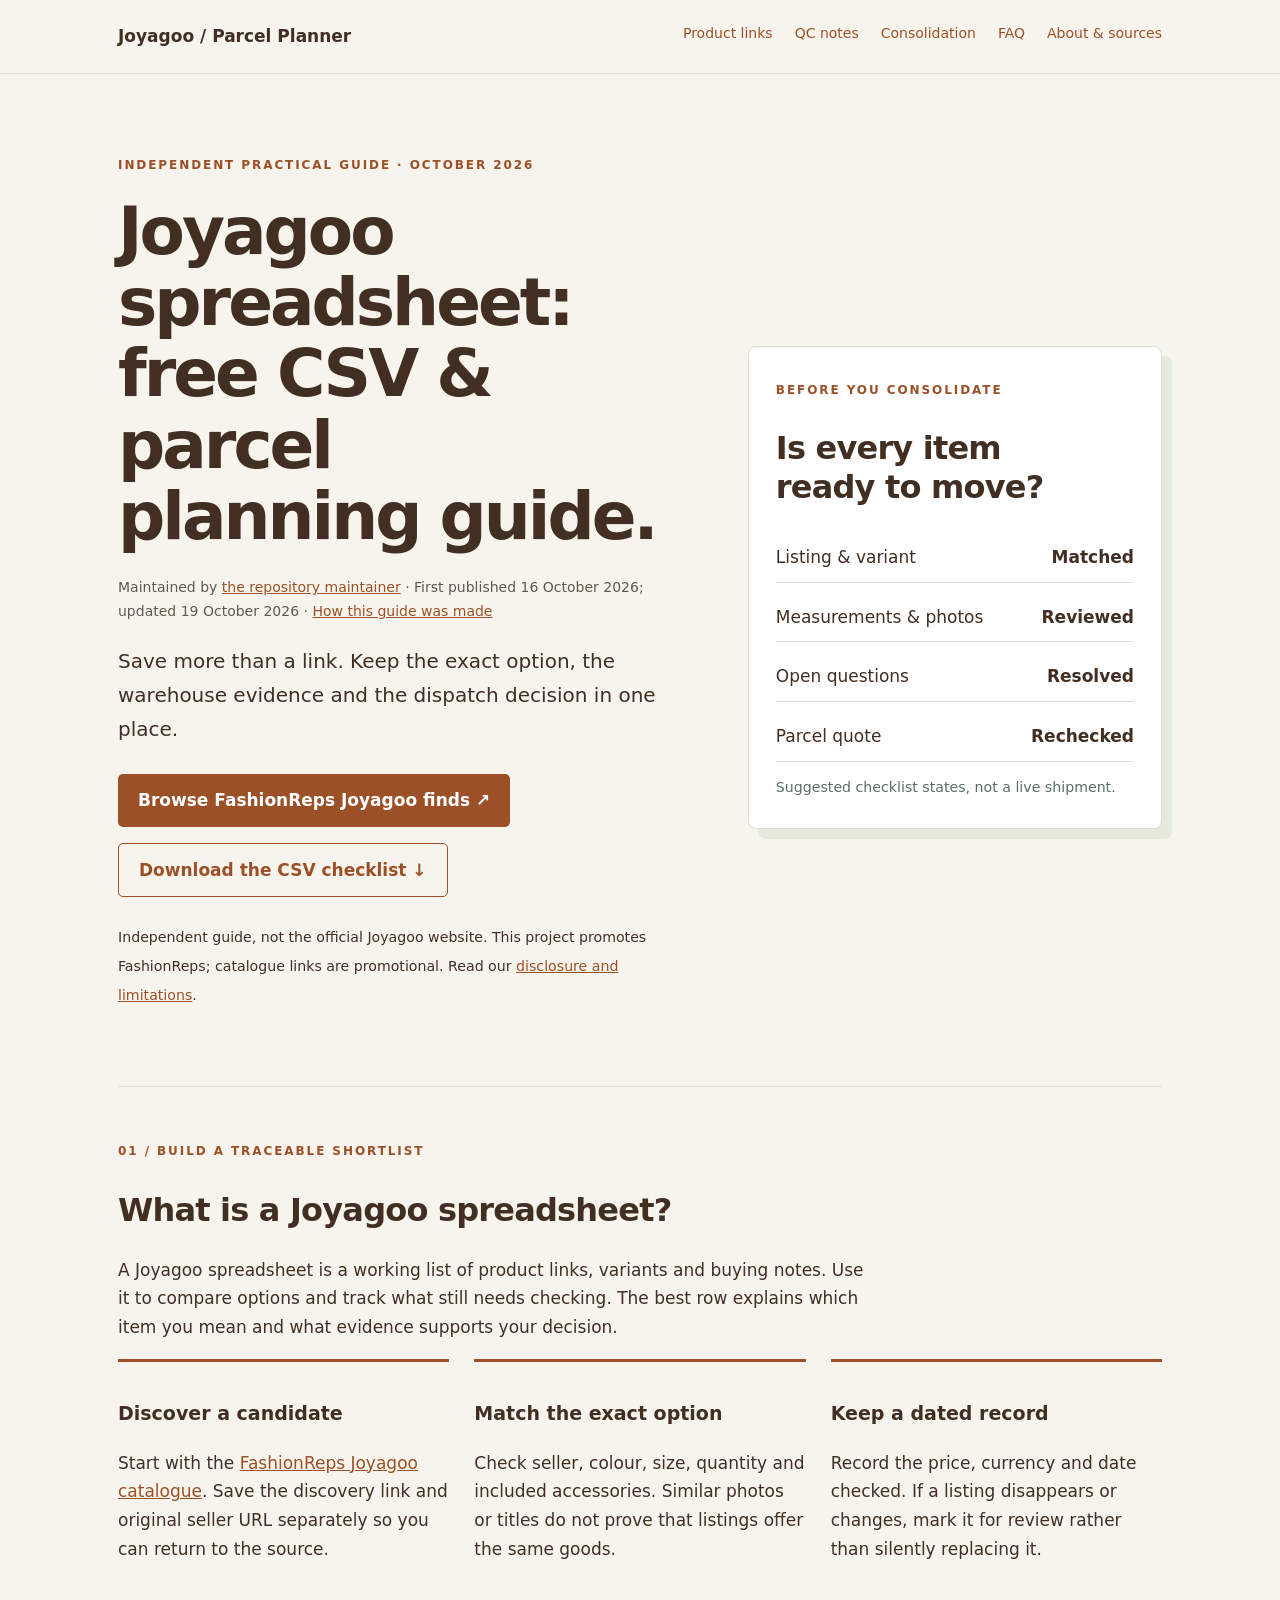
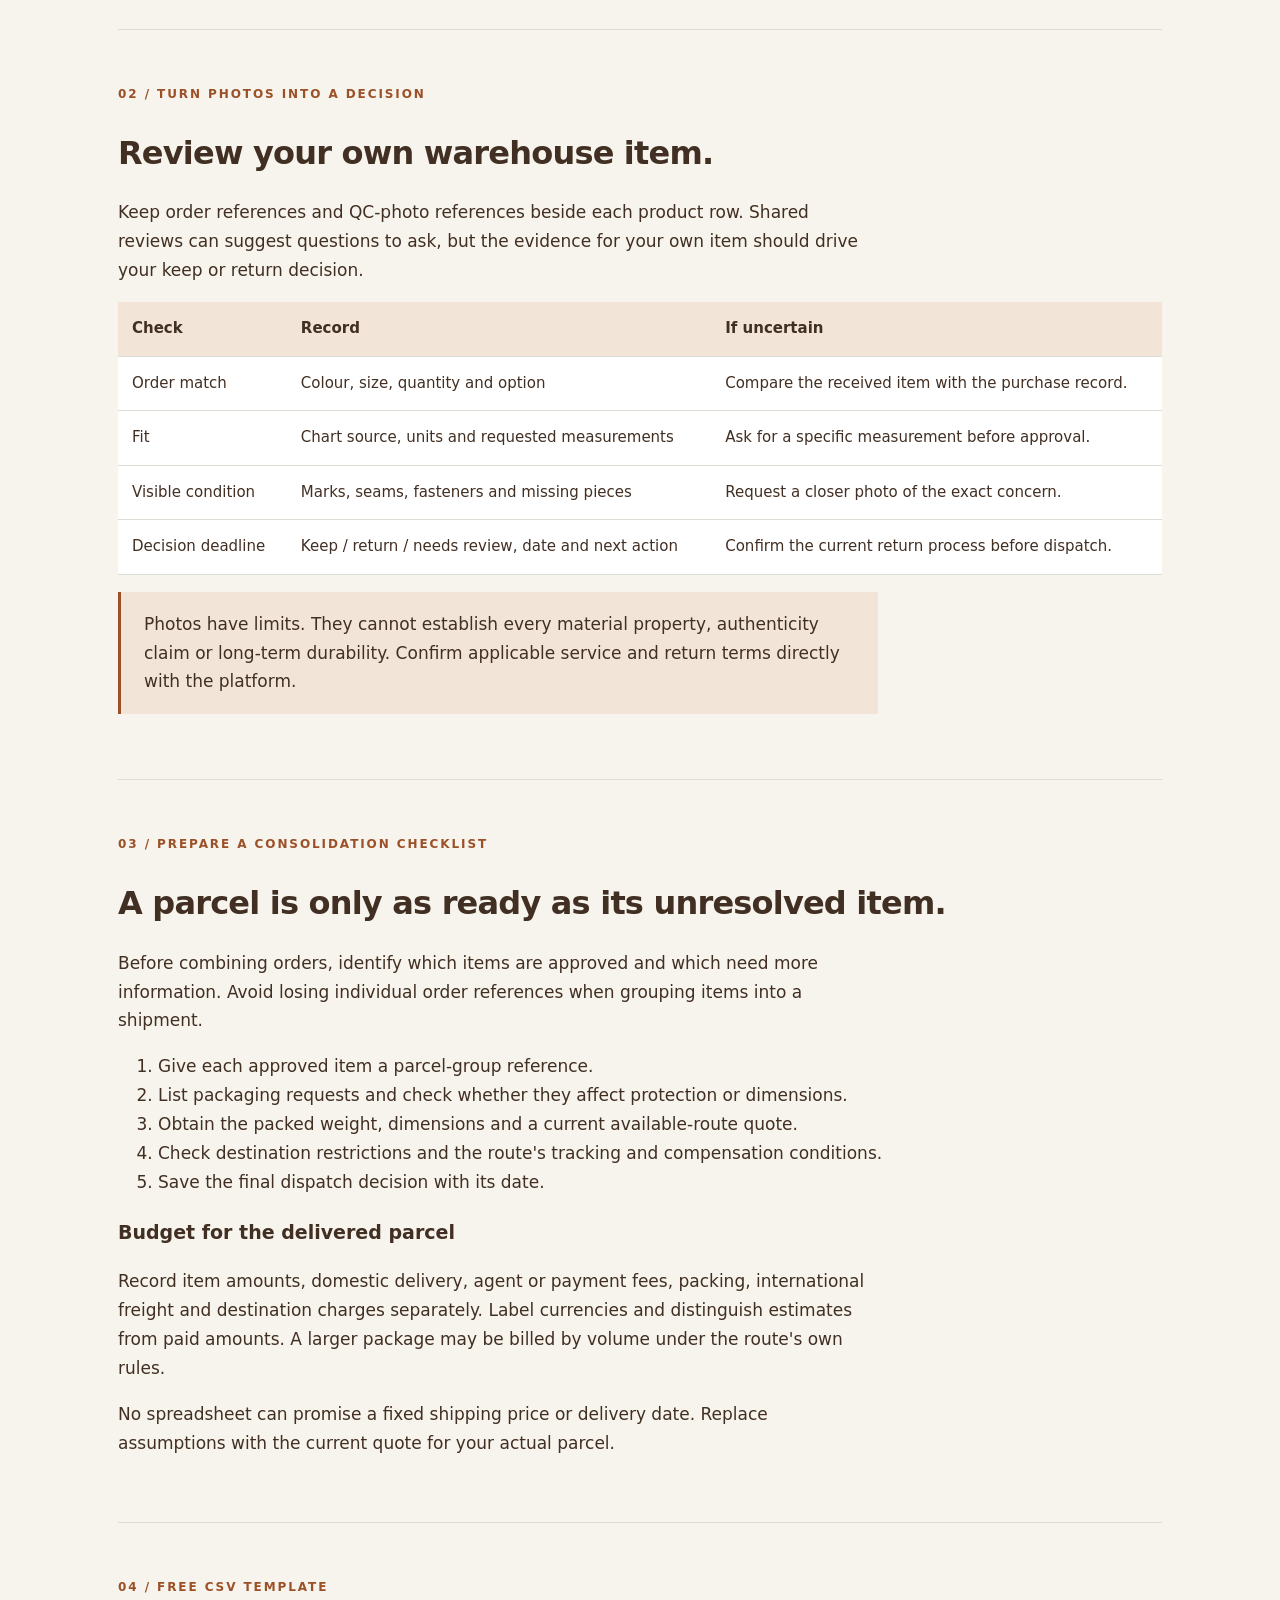
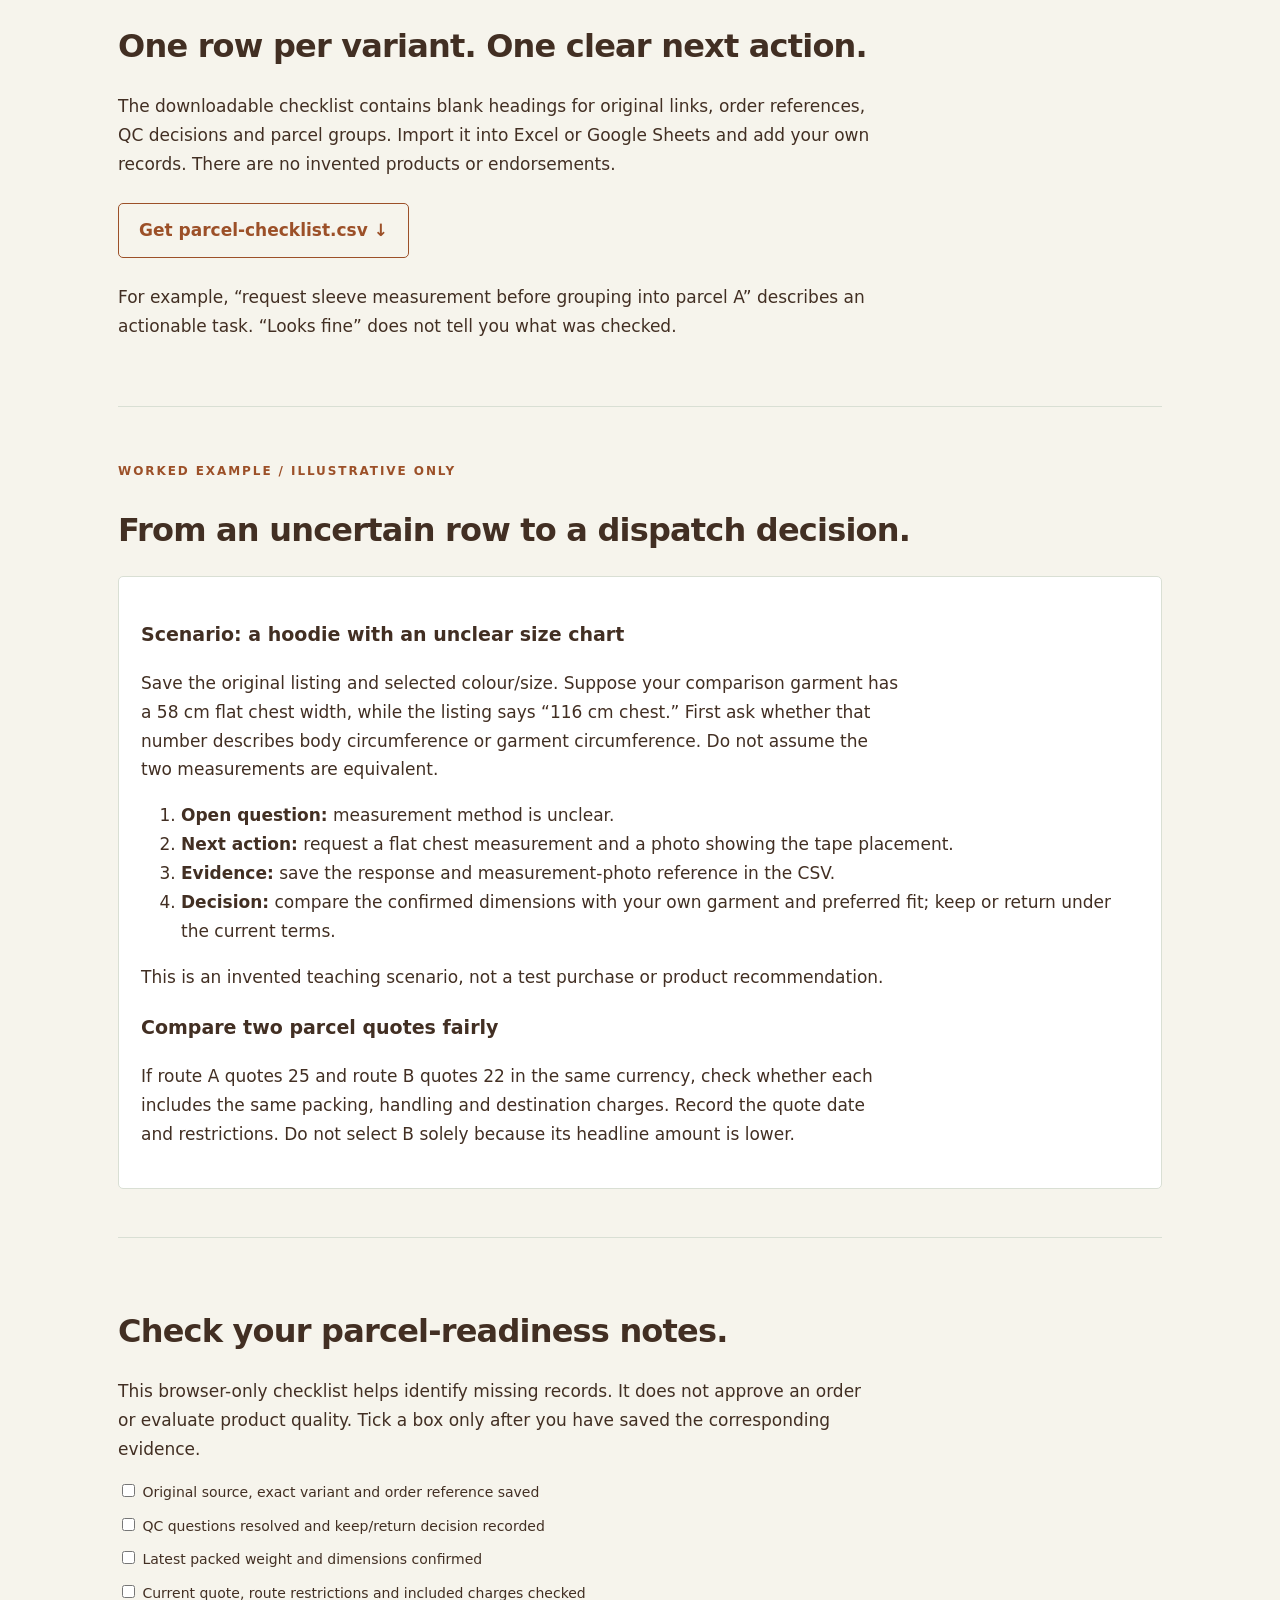
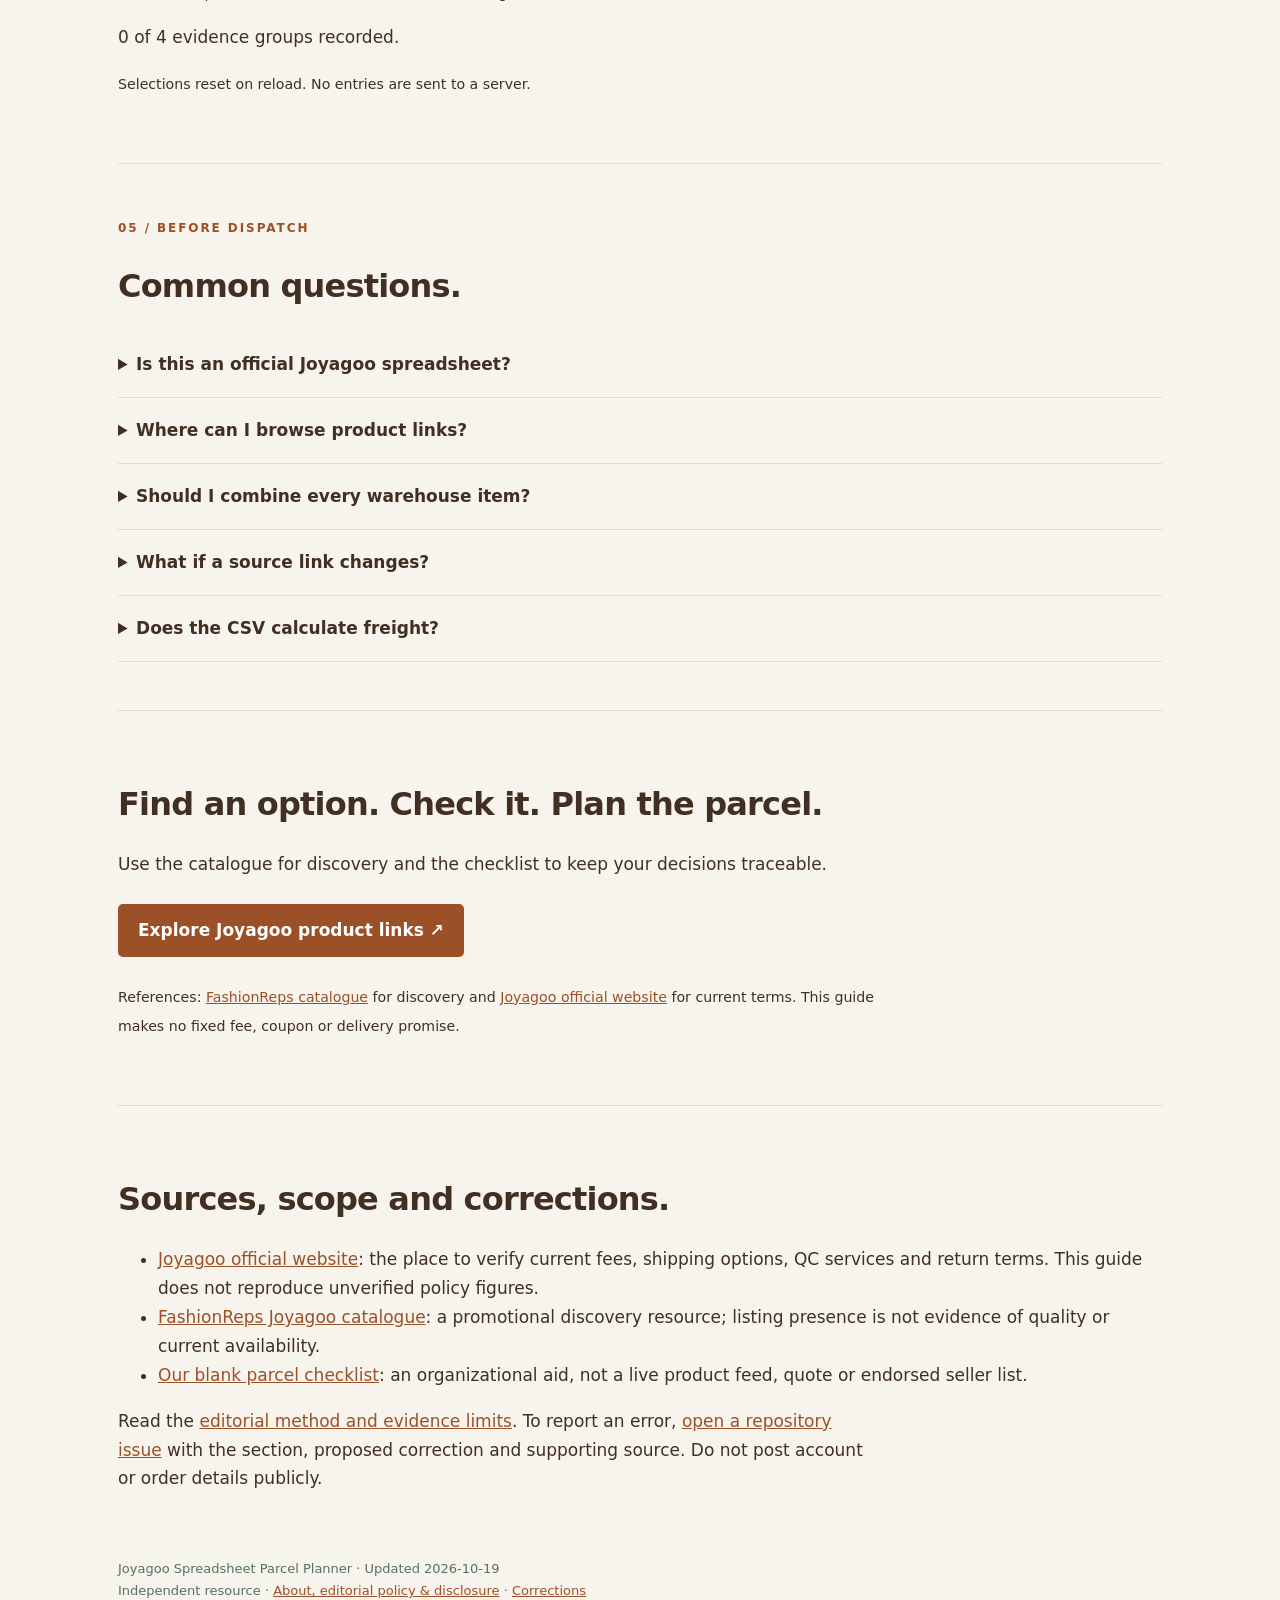
==== index.html @ f9a3ba3d "Publish Joyagoo planning guide and evidence checklist" ====
<!doctype html><html lang="en"><head><meta charset="utf-8"><meta name="viewport" content="width=device-width,initial-scale=1"><title>Joyagoo Spreadsheet: Free CSV, QC & Parcel Planning Guide</title><meta name="description" content="Download a free Joyagoo spreadsheet template. Learn how to verify product links, document QC decisions and compare parcel quotes, with transparent sources and editorial notes."><link rel="canonical" href="https://qcfinder.github.io/Joyagoo-Spreadsheet/"><meta property="og:title" content="Joyagoo Spreadsheet: Free CSV, QC & Parcel Planning Guide"><meta property="og:url" content="https://qcfinder.github.io/Joyagoo-Spreadsheet/"><meta property="og:type" content="website"><style>:root{--ink:#422f23;--green:#9c5028;--paper:#f6f4ec;--line:#d9dfd4}*{box-sizing:border-box}body{margin:0;background:var(--paper);color:var(--ink);font:17px/1.7 system-ui,sans-serif}a{color:var(--green)}.wrap{max-width:1100px;margin:auto;padding:0 28px}header{border-bottom:1px solid var(--line)}nav{display:flex;justify-content:space-between;gap:20px;padding:22px 0;flex-wrap:wrap}nav a{text-decoration:none;font-size:14px}nav div{display:flex;gap:22px;flex-wrap:wrap}.hero{padding:75px 0 60px;display:grid;grid-template-columns:1.4fr 1fr;gap:50px;align-items:center}.eyebrow{text-transform:uppercase;font-size:12px;letter-spacing:.16em;color:var(--green);font-weight:700}h1{font-size:clamp(40px,5.5vw,66px);line-height:1.08;letter-spacing:-.045em;margin:18px 0 24px}h2{font-size:32px;line-height:1.2;letter-spacing:-.025em}h3{font-size:19px}p{max-width:760px}.lead{font-size:20px}.button{display:inline-block;padding:12px 20px;background:var(--green);color:white;text-decoration:none;border-radius:5px;margin:8px 10px 8px 0;font-weight:650}.secondary{background:transparent;color:var(--green);border:1px solid var(--green)}.sheet{background:white;border:1px solid var(--line);border-radius:8px;padding:27px;box-shadow:10px 10px 0 #e4e9dc}.sheet p{margin:10px 0;border-bottom:1px solid var(--line);padding:10px 0;display:flex;justify-content:space-between;gap:18px}.sheet small{color:#577064}.section{padding:48px 0;border-top:1px solid var(--line);scroll-margin-top:20px}.grid{display:grid;grid-template-columns:repeat(3,1fr);gap:25px}.step{border-top:3px solid var(--green);padding-top:16px}.number{font:700 13px monospace;color:var(--green)}table{border-collapse:collapse;width:100%;font-size:15px;background:white}td,th{text-align:left;padding:14px;border-bottom:1px solid var(--line);vertical-align:top}th{background:#f2e5d8}.table-wrap{overflow:auto}.note{padding:18px 23px;background:#f2e5d8;border-left:3px solid var(--green)}.budget{display:grid;grid-template-columns:1fr 1fr;gap:30px}label{display:block;margin:10px 0;font-size:14px}input{width:100%;padding:12px;border:1px solid #aebfb2;border-radius:4px;font:inherit}output{font-size:40px;display:block;font-weight:700}.total{background:#422f23;color:white;padding:30px;border-radius:6px}details{border-bottom:1px solid var(--line);padding:18px 0}summary{cursor:pointer;font-weight:650}footer{padding:35px 0;font-size:13px;color:#577064}@media(max-width:760px){.hero,.grid,.budget{grid-template-columns:1fr}.hero{padding:40px 0;gap:30px}.wrap{padding:0 20px}h2{font-size:27px}.section{padding:35px 0}}  .skip{position:absolute;left:-9999px}.skip:focus{left:20px;top:10px;background:white;padding:10px;z-index:5}a:focus-visible,summary:focus-visible{outline:3px solid #3659a2;outline-offset:4px}.byline{font-size:14px;color:#63584e}.example{background:white;border:1px solid var(--line);padding:22px;border-radius:5px}</style><meta property="og:description" content="Download a free Joyagoo spreadsheet template. Learn how to verify product links, document QC decisions and compare parcel quotes, with transparent sources and editorial notes."><meta property="og:locale" content="en_US"><meta name="twitter:card" content="summary"><script type="application/ld+json">{"@context":"https://schema.org","@type":"WebPage","@id":"https://qcfinder.github.io/Joyagoo-Spreadsheet/#page","url":"https://qcfinder.github.io/Joyagoo-Spreadsheet/","name":"Joyagoo Spreadsheet: Free CSV, QC & Parcel Planning Guide","description":"Download a free Joyagoo spreadsheet template. Learn how to verify product links, document QC decisions and compare parcel quotes, with transparent sources and editorial notes.","inLanguage":"en","datePublished":"2026-10-16","dateModified":"2026-10-19","about":{"@type":"Thing","name":"Joyagoo spreadsheet product research and parcel planning"},"isPartOf":{"@type":"WebSite","name":"Joyagoo Spreadsheet Parcel Planner","url":"https://qcfinder.github.io/Joyagoo-Spreadsheet/"},"relatedLink":"https://qcfinder.github.io/Joyagoo-Spreadsheet/about.html"}</script></head><body><a class="skip" href="#main">Skip to main content</a><header><div class="wrap"><nav><strong>Joyagoo / Parcel Planner</strong><div><a href="#links">Product links</a><a href="#qc">QC notes</a><a href="#parcel">Consolidation</a><a href="#faq">FAQ</a><a href="about.html">About & sources</a></div></nav></div></header><main class="wrap" id="main"><section class="hero"><div><span class="eyebrow">Independent practical guide · October 2026</span><h1>Joyagoo spreadsheet:<br>free CSV & parcel<br>planning guide.</h1><p class="byline">Maintained by <a href="https://github.com/qcfinder/Joyagoo-Spreadsheet">the repository maintainer</a> · First published <time datetime="2026-10-16">16 October 2026</time>; updated <time datetime="2026-10-19">19 October 2026</time> · <a href="about.html#method">How this guide was made</a></p><p class="lead">Save more than a link. Keep the exact option, the warehouse evidence and the dispatch decision in one place.</p><a class="button" href="https://fashion-reps.net/joyagoo-spreadsheet" rel="sponsored">Browse FashionReps Joyagoo finds ↗</a><a class="button secondary" href="parcel-checklist.csv" download>Download the CSV checklist ↓</a><p><small>Independent guide, not the official Joyagoo website. This project promotes FashionReps; catalogue links are promotional. Read our <a href="about.html#disclosure">disclosure and limitations</a>.</small></p></div><aside class="sheet"><span class="eyebrow">Before you consolidate</span><h2>Is every item<br>ready to move?</h2><p><span>Listing & variant</span><strong>Matched</strong></p><p><span>Measurements & photos</span><strong>Reviewed</strong></p><p><span>Open questions</span><strong>Resolved</strong></p><p><span>Parcel quote</span><strong>Rechecked</strong></p><small>Suggested checklist states, not a live shipment.</small></aside></section><section class="section" id="links"><span class="eyebrow">01 / Build a traceable shortlist</span><h2>What is a Joyagoo spreadsheet?</h2><p>A Joyagoo spreadsheet is a working list of product links, variants and buying notes. Use it to compare options and track what still needs checking. The best row explains which item you mean and what evidence supports your decision.</p><div class="grid"><article class="step"><h3>Discover a candidate</h3><p>Start with the <a href="https://fashion-reps.net/joyagoo-spreadsheet" rel="sponsored">FashionReps Joyagoo catalogue</a>. Save the discovery link and original seller URL separately so you can return to the source.</p></article><article class="step"><h3>Match the exact option</h3><p>Check seller, colour, size, quantity and included accessories. Similar photos or titles do not prove that listings offer the same goods.</p></article><article class="step"><h3>Keep a dated record</h3><p>Record the price, currency and date checked. If a listing disappears or changes, mark it for review rather than silently replacing it.</p></article></div></section><section class="section" id="qc"><span class="eyebrow">02 / Turn photos into a decision</span><h2>Review your own warehouse item.</h2><p>Keep order references and QC-photo references beside each product row. Shared reviews can suggest questions to ask, but the evidence for your own item should drive your keep or return decision.</p><div class="table-wrap"><table><thead><tr><th>Check</th><th>Record</th><th>If uncertain</th></tr></thead><tbody><tr><td>Order match</td><td>Colour, size, quantity and option</td><td>Compare the received item with the purchase record.</td></tr><tr><td>Fit</td><td>Chart source, units and requested measurements</td><td>Ask for a specific measurement before approval.</td></tr><tr><td>Visible condition</td><td>Marks, seams, fasteners and missing pieces</td><td>Request a closer photo of the exact concern.</td></tr><tr><td>Decision deadline</td><td>Keep / return / needs review, date and next action</td><td>Confirm the current return process before dispatch.</td></tr></tbody></table></div><p class="note">Photos have limits. They cannot establish every material property, authenticity claim or long-term durability. Confirm applicable service and return terms directly with the platform.</p></section><section class="section" id="parcel"><span class="eyebrow">03 / Prepare a consolidation checklist</span><h2>A parcel is only as ready as its unresolved item.</h2><p>Before combining orders, identify which items are approved and which need more information. Avoid losing individual order references when grouping items into a shipment.</p><ol><li>Give each approved item a parcel-group reference.</li><li>List packaging requests and check whether they affect protection or dimensions.</li><li>Obtain the packed weight, dimensions and a current available-route quote.</li><li>Check destination restrictions and the route's tracking and compensation conditions.</li><li>Save the final dispatch decision with its date.</li></ol><h3>Budget for the delivered parcel</h3><p>Record item amounts, domestic delivery, agent or payment fees, packing, international freight and destination charges separately. Label currencies and distinguish estimates from paid amounts. A larger package may be billed by volume under the route's own rules.</p><p>No spreadsheet can promise a fixed shipping price or delivery date. Replace assumptions with the current quote for your actual parcel.</p></section><section class="section"><span class="eyebrow">04 / Free CSV template</span><h2>One row per variant. One clear next action.</h2><p>The downloadable checklist contains blank headings for original links, order references, QC decisions and parcel groups. Import it into Excel or Google Sheets and add your own records. There are no invented products or endorsements.</p><a class="button secondary" href="parcel-checklist.csv" download>Get parcel-checklist.csv ↓</a><p>For example, “request sleeve measurement before grouping into parcel A” describes an actionable task. “Looks fine” does not tell you what was checked.</p></section><section class="section" id="worked-example"><span class="eyebrow">Worked example / Illustrative only</span><h2>From an uncertain row to a dispatch decision.</h2><div class="example"><h3>Scenario: a hoodie with an unclear size chart</h3><p>Save the original listing and selected colour/size. Suppose your comparison garment has a 58 cm flat chest width, while the listing says “116 cm chest.” First ask whether that number describes body circumference or garment circumference. Do not assume the two measurements are equivalent.</p><ol><li><strong>Open question:</strong> measurement method is unclear.</li><li><strong>Next action:</strong> request a flat chest measurement and a photo showing the tape placement.</li><li><strong>Evidence:</strong> save the response and measurement-photo reference in the CSV.</li><li><strong>Decision:</strong> compare the confirmed dimensions with your own garment and preferred fit; keep or return under the current terms.</li></ol><p>This is an invented teaching scenario, not a test purchase or product recommendation.</p><h3>Compare two parcel quotes fairly</h3><p>If route A quotes 25 and route B quotes 22 in the same currency, check whether each includes the same packing, handling and destination charges. Record the quote date and restrictions. Do not select B solely because its headline amount is lower.</p></div></section><section class="section" id="readiness"><h2>Check your parcel-readiness notes.</h2><p>This browser-only checklist helps identify missing records. It does not approve an order or evaluate product quality. Tick a box only after you have saved the corresponding evidence.</p><form id="ready-form"><label><input type="checkbox" style="width:auto" name="source"> Original source, exact variant and order reference saved</label><label><input type="checkbox" style="width:auto" name="qc"> QC questions resolved and keep/return decision recorded</label><label><input type="checkbox" style="width:auto" name="packing"> Latest packed weight and dimensions confirmed</label><label><input type="checkbox" style="width:auto" name="route"> Current quote, route restrictions and included charges checked</label></form><p id="ready-status" aria-live="polite">0 of 4 evidence groups recorded.</p><p><small>Selections reset on reload. No entries are sent to a server.</small></p></section><script>const rf=document.getElementById('ready-form');rf.addEventListener('change',()=>{const n=rf.querySelectorAll('input:checked').length;document.getElementById('ready-status').textContent=n+' of 4 evidence groups recorded.'+(n===4?' Review the saved evidence before making your own dispatch decision.':' Resolve the missing records before deciding.');});</script><section class="section" id="faq"><span class="eyebrow">05 / Before dispatch</span><h2>Common questions.</h2><details><summary>Is this an official Joyagoo spreadsheet?</summary><p>No. This is an independent planning guide. Refer to <a href="https://joyagoo.com/">Joyagoo</a> for current platform terms and account support.</p></details><details><summary>Where can I browse product links?</summary><p>Explore the <a href="https://fashion-reps.net/joyagoo-spreadsheet" rel="sponsored">FashionReps Joyagoo product catalogue</a>, then verify the original listing, exact option and availability before ordering.</p></details><details><summary>Should I combine every warehouse item?</summary><p>Resolve outstanding QC questions first. Compare available shipping quotes and restrictions for the intended parcel rather than assuming one large parcel is always cheaper.</p></details><details><summary>What if a source link changes?</summary><p>Retain the original reference and mark the row for review. Recheck seller, variant and price before treating another listing as a replacement.</p></details><details><summary>Does the CSV calculate freight?</summary><p>No. It records your current route quote and parcel details. Confirm charges and billable-weight rules with the service.</p></details></section><section class="section"><h2>Find an option. Check it. Plan the parcel.</h2><p>Use the catalogue for discovery and the checklist to keep your decisions traceable.</p><a class="button" href="https://fashion-reps.net/joyagoo-spreadsheet" rel="sponsored">Explore Joyagoo product links ↗</a><p><small>References: <a href="https://fashion-reps.net/joyagoo-spreadsheet" rel="sponsored">FashionReps catalogue</a> for discovery and <a href="https://joyagoo.com/">Joyagoo official website</a> for current terms. This guide makes no fixed fee, coupon or delivery promise.</small></p></section><section class="section" id="sources"><h2>Sources, scope and corrections.</h2><ul><li><a href="https://joyagoo.com/">Joyagoo official website</a>: the place to verify current fees, shipping options, QC services and return terms. This guide does not reproduce unverified policy figures.</li><li><a href="https://fashion-reps.net/joyagoo-spreadsheet" rel="sponsored">FashionReps Joyagoo catalogue</a>: a promotional discovery resource; listing presence is not evidence of quality or current availability.</li><li><a href="parcel-checklist.csv" download>Our blank parcel checklist</a>: an organizational aid, not a live product feed, quote or endorsed seller list.</li></ul><p>Read the <a href="about.html#method">editorial method and evidence limits</a>. To report an error, <a href="https://github.com/qcfinder/Joyagoo-Spreadsheet/issues/new">open a repository issue</a> with the section, proposed correction and supporting source. Do not post account or order details publicly.</p></section></main><footer class="wrap">Joyagoo Spreadsheet Parcel Planner · Updated 2026-10-19<br>Independent resource · <a href="about.html">About, editorial policy & disclosure</a> · <a href="https://github.com/qcfinder/Joyagoo-Spreadsheet/issues">Corrections</a></footer></body></html>
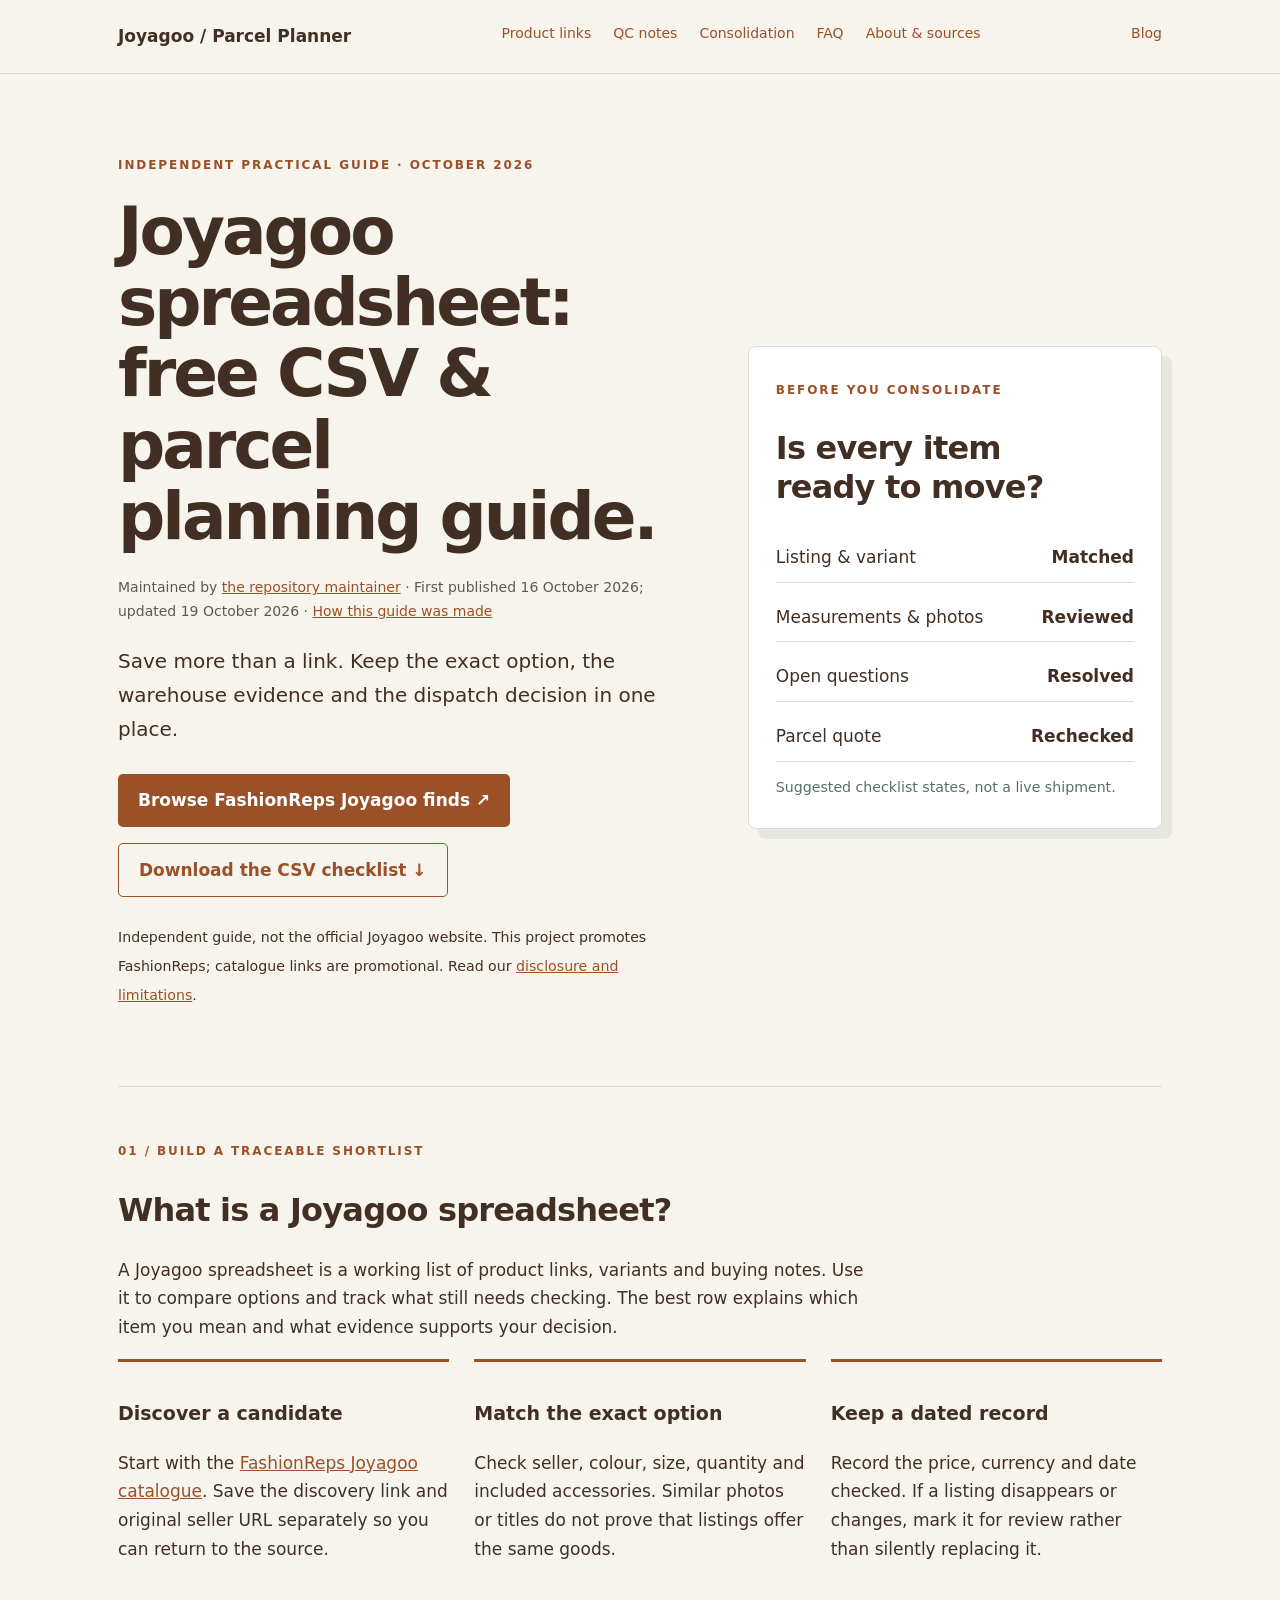
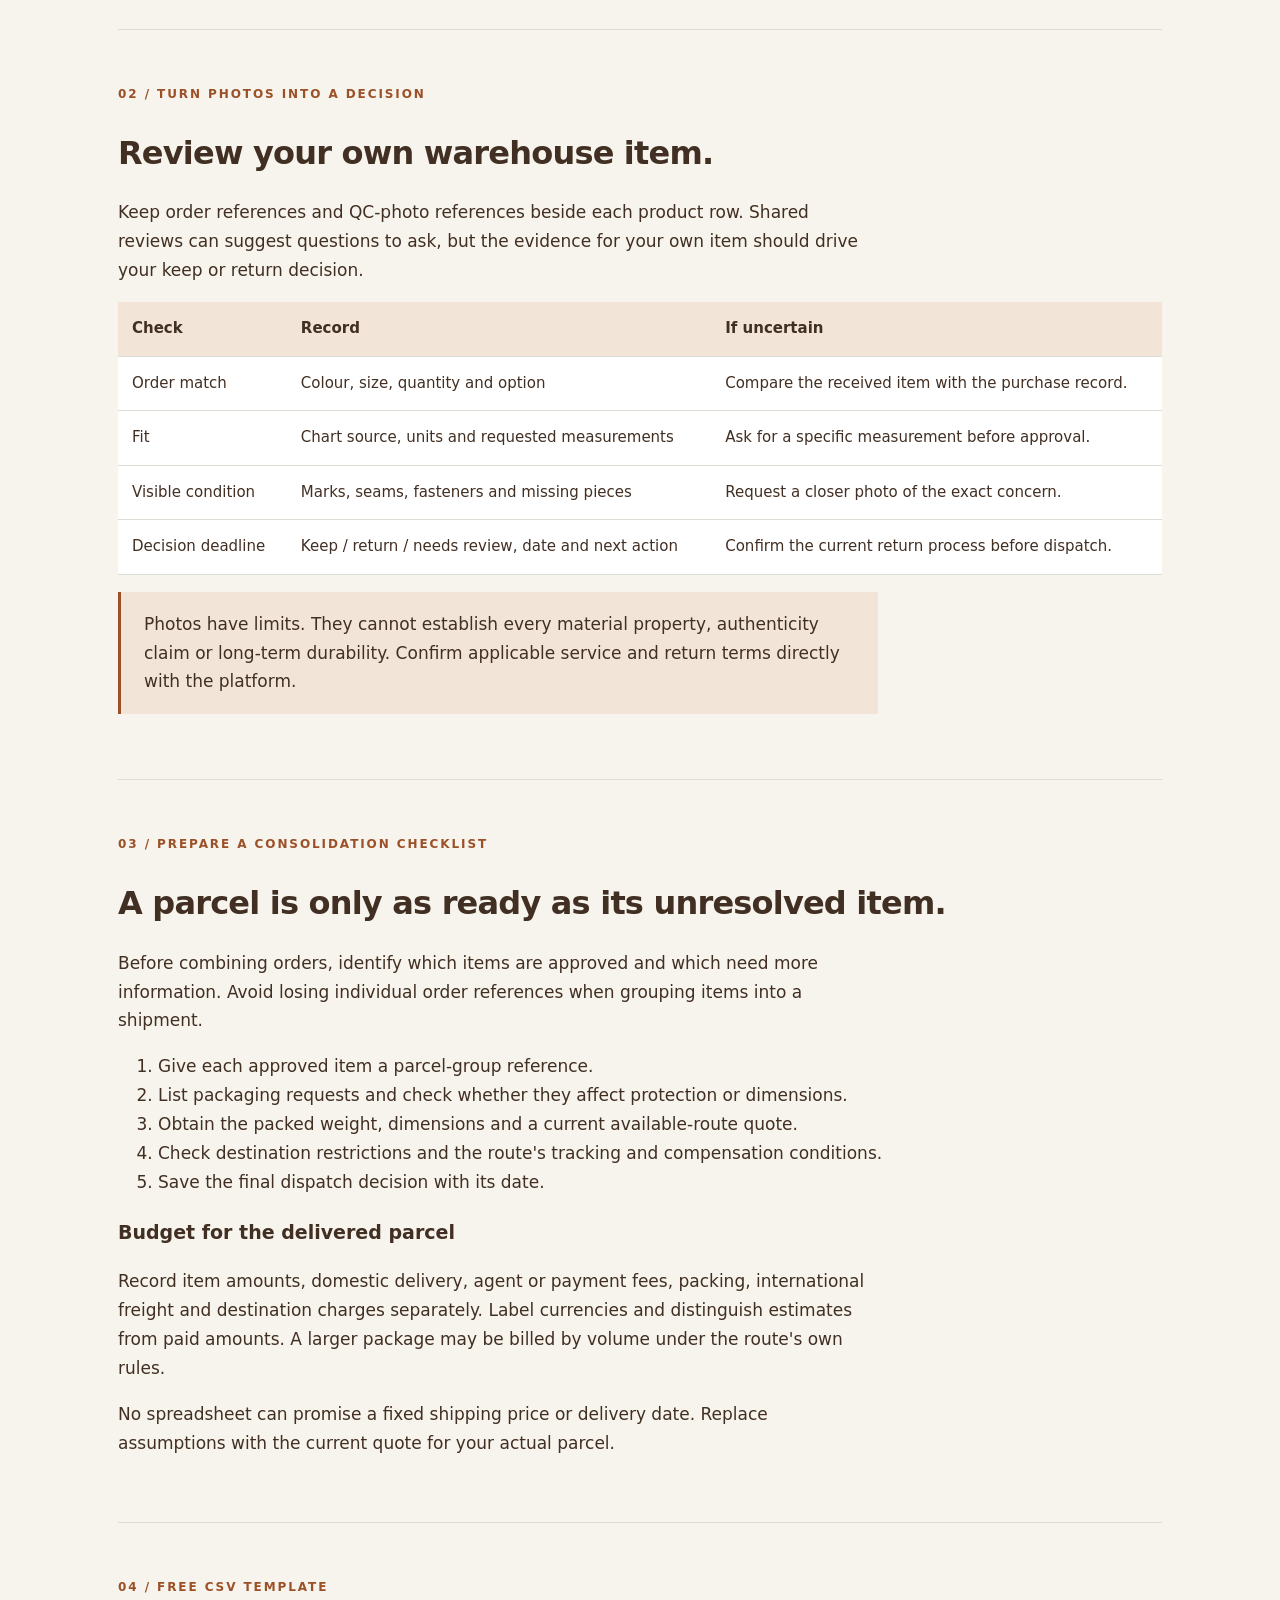
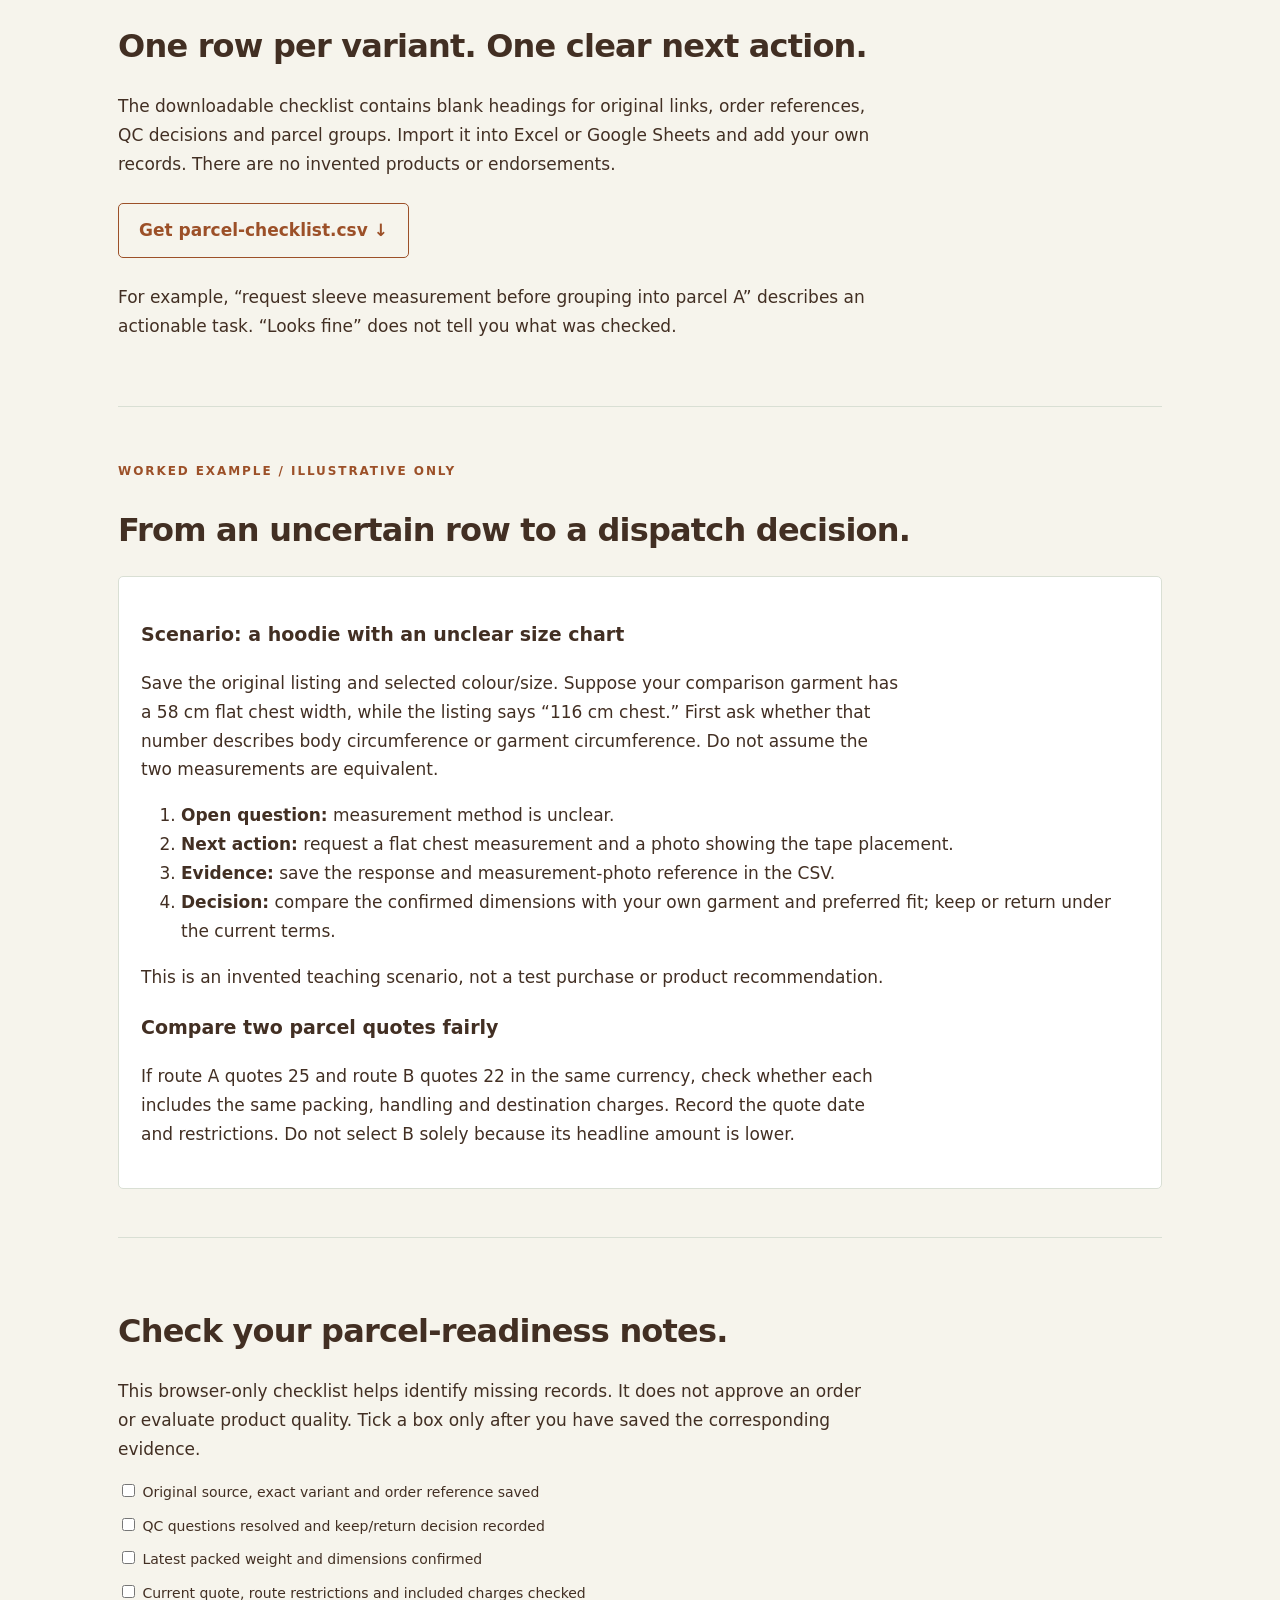
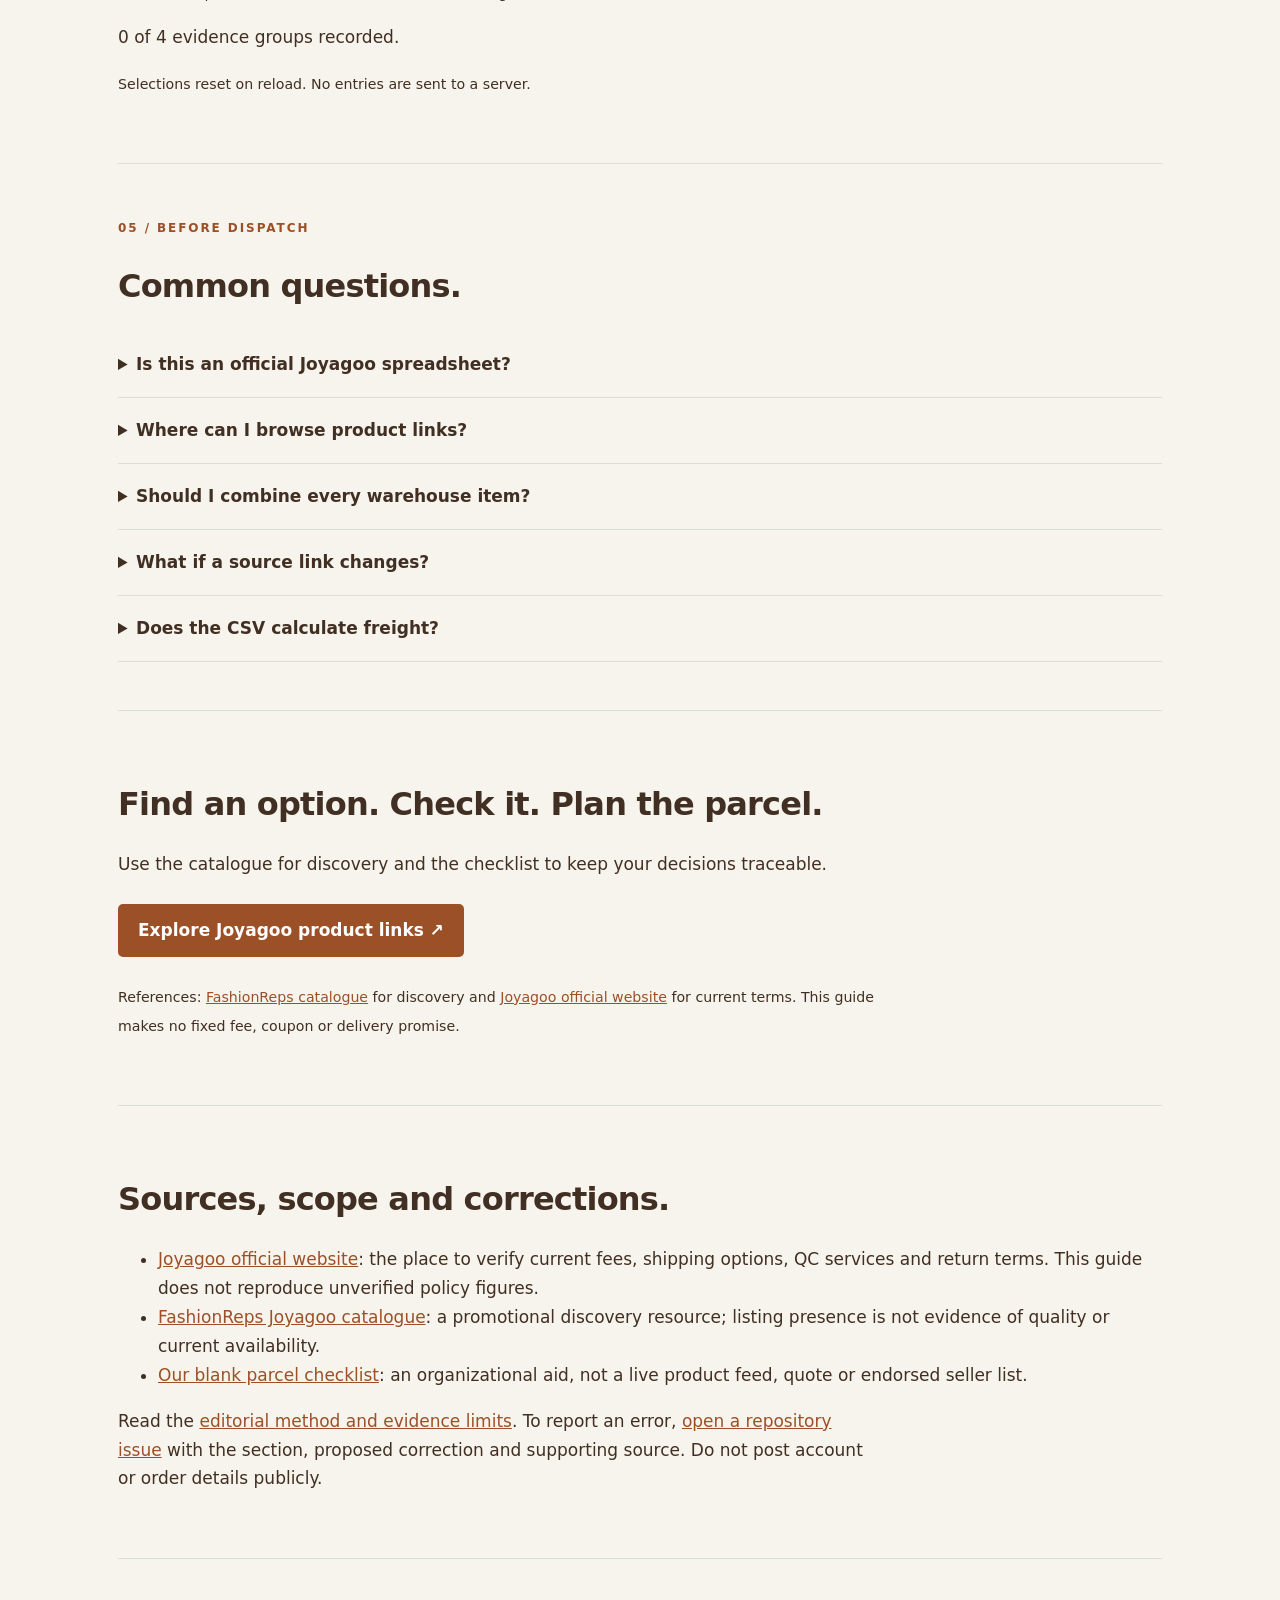
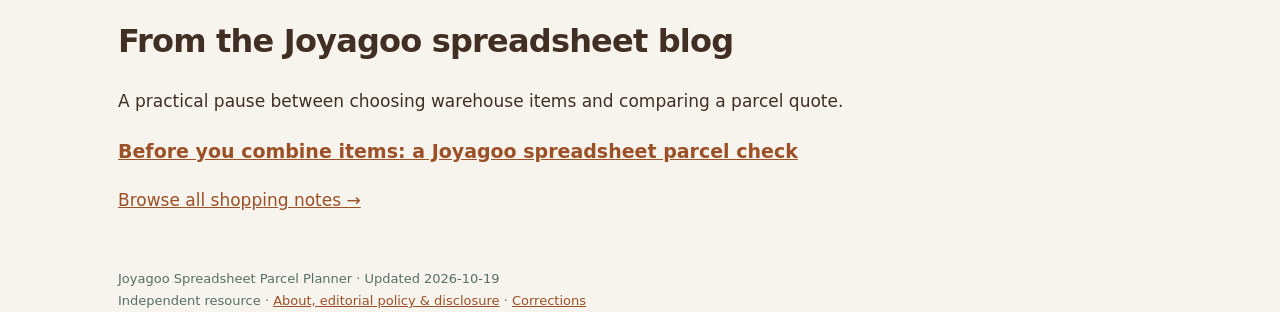
==== commit fdf1da94: "Add blog section and first shopping notes article" ====
--- a/index.html
+++ b/index.html
@@ -1 +1 @@
-<!doctype html><html lang="en"><head><meta charset="utf-8"><meta name="viewport" content="width=device-width,initial-scale=1"><title>Joyagoo Spreadsheet: Free CSV, QC & Parcel Planning Guide</title><meta name="description" content="Download a free Joyagoo spreadsheet template. Learn how to verify product links, document QC decisions and compare parcel quotes, with transparent sources and editorial notes."><link rel="canonical" href="https://qcfinder.github.io/Joyagoo-Spreadsheet/"><meta property="og:title" content="Joyagoo Spreadsheet: Free CSV, QC & Parcel Planning Guide"><meta property="og:url" content="https://qcfinder.github.io/Joyagoo-Spreadsheet/"><meta property="og:type" content="website"><style>:root{--ink:#422f23;--green:#9c5028;--paper:#f6f4ec;--line:#d9dfd4}*{box-sizing:border-box}body{margin:0;background:var(--paper);color:var(--ink);font:17px/1.7 system-ui,sans-serif}a{color:var(--green)}.wrap{max-width:1100px;margin:auto;padding:0 28px}header{border-bottom:1px solid var(--line)}nav{display:flex;justify-content:space-between;gap:20px;padding:22px 0;flex-wrap:wrap}nav a{text-decoration:none;font-size:14px}nav div{display:flex;gap:22px;flex-wrap:wrap}.hero{padding:75px 0 60px;display:grid;grid-template-columns:1.4fr 1fr;gap:50px;align-items:center}.eyebrow{text-transform:uppercase;font-size:12px;letter-spacing:.16em;color:var(--green);font-weight:700}h1{font-size:clamp(40px,5.5vw,66px);line-height:1.08;letter-spacing:-.045em;margin:18px 0 24px}h2{font-size:32px;line-height:1.2;letter-spacing:-.025em}h3{font-size:19px}p{max-width:760px}.lead{font-size:20px}.button{display:inline-block;padding:12px 20px;background:var(--green);color:white;text-decoration:none;border-radius:5px;margin:8px 10px 8px 0;font-weight:650}.secondary{background:transparent;color:var(--green);border:1px solid var(--green)}.sheet{background:white;border:1px solid var(--line);border-radius:8px;padding:27px;box-shadow:10px 10px 0 #e4e9dc}.sheet p{margin:10px 0;border-bottom:1px solid var(--line);padding:10px 0;display:flex;justify-content:space-between;gap:18px}.sheet small{color:#577064}.section{padding:48px 0;border-top:1px solid var(--line);scroll-margin-top:20px}.grid{display:grid;grid-template-columns:repeat(3,1fr);gap:25px}.step{border-top:3px solid var(--green);padding-top:16px}.number{font:700 13px monospace;color:var(--green)}table{border-collapse:collapse;width:100%;font-size:15px;background:white}td,th{text-align:left;padding:14px;border-bottom:1px solid var(--line);vertical-align:top}th{background:#f2e5d8}.table-wrap{overflow:auto}.note{padding:18px 23px;background:#f2e5d8;border-left:3px solid var(--green)}.budget{display:grid;grid-template-columns:1fr 1fr;gap:30px}label{display:block;margin:10px 0;font-size:14px}input{width:100%;padding:12px;border:1px solid #aebfb2;border-radius:4px;font:inherit}output{font-size:40px;display:block;font-weight:700}.total{background:#422f23;color:white;padding:30px;border-radius:6px}details{border-bottom:1px solid var(--line);padding:18px 0}summary{cursor:pointer;font-weight:650}footer{padding:35px 0;font-size:13px;color:#577064}@media(max-width:760px){.hero,.grid,.budget{grid-template-columns:1fr}.hero{padding:40px 0;gap:30px}.wrap{padding:0 20px}h2{font-size:27px}.section{padding:35px 0}}  .skip{position:absolute;left:-9999px}.skip:focus{left:20px;top:10px;background:white;padding:10px;z-index:5}a:focus-visible,summary:focus-visible{outline:3px solid #3659a2;outline-offset:4px}.byline{font-size:14px;color:#63584e}.example{background:white;border:1px solid var(--line);padding:22px;border-radius:5px}</style><meta property="og:description" content="Download a free Joyagoo spreadsheet template. Learn how to verify product links, document QC decisions and compare parcel quotes, with transparent sources and editorial notes."><meta property="og:locale" content="en_US"><meta name="twitter:card" content="summary"><script type="application/ld+json">{"@context":"https://schema.org","@type":"WebPage","@id":"https://qcfinder.github.io/Joyagoo-Spreadsheet/#page","url":"https://qcfinder.github.io/Joyagoo-Spreadsheet/","name":"Joyagoo Spreadsheet: Free CSV, QC & Parcel Planning Guide","description":"Download a free Joyagoo spreadsheet template. Learn how to verify product links, document QC decisions and compare parcel quotes, with transparent sources and editorial notes.","inLanguage":"en","datePublished":"2026-10-16","dateModified":"2026-10-19","about":{"@type":"Thing","name":"Joyagoo spreadsheet product research and parcel planning"},"isPartOf":{"@type":"WebSite","name":"Joyagoo Spreadsheet Parcel Planner","url":"https://qcfinder.github.io/Joyagoo-Spreadsheet/"},"relatedLink":"https://qcfinder.github.io/Joyagoo-Spreadsheet/about.html"}</script></head><body><a class="skip" href="#main">Skip to main content</a><header><div class="wrap"><nav><strong>Joyagoo / Parcel Planner</strong><div><a href="#links">Product links</a><a href="#qc">QC notes</a><a href="#parcel">Consolidation</a><a href="#faq">FAQ</a><a href="about.html">About & sources</a></div></nav></div></header><main class="wrap" id="main"><section class="hero"><div><span class="eyebrow">Independent practical guide · October 2026</span><h1>Joyagoo spreadsheet:<br>free CSV & parcel<br>planning guide.</h1><p class="byline">Maintained by <a href="https://github.com/qcfinder/Joyagoo-Spreadsheet">the repository maintainer</a> · First published <time datetime="2026-10-16">16 October 2026</time>; updated <time datetime="2026-10-19">19 October 2026</time> · <a href="about.html#method">How this guide was made</a></p><p class="lead">Save more than a link. Keep the exact option, the warehouse evidence and the dispatch decision in one place.</p><a class="button" href="https://fashion-reps.net/joyagoo-spreadsheet" rel="sponsored">Browse FashionReps Joyagoo finds ↗</a><a class="button secondary" href="parcel-checklist.csv" download>Download the CSV checklist ↓</a><p><small>Independent guide, not the official Joyagoo website. This project promotes FashionReps; catalogue links are promotional. Read our <a href="about.html#disclosure">disclosure and limitations</a>.</small></p></div><aside class="sheet"><span class="eyebrow">Before you consolidate</span><h2>Is every item<br>ready to move?</h2><p><span>Listing & variant</span><strong>Matched</strong></p><p><span>Measurements & photos</span><strong>Reviewed</strong></p><p><span>Open questions</span><strong>Resolved</strong></p><p><span>Parcel quote</span><strong>Rechecked</strong></p><small>Suggested checklist states, not a live shipment.</small></aside></section><section class="section" id="links"><span class="eyebrow">01 / Build a traceable shortlist</span><h2>What is a Joyagoo spreadsheet?</h2><p>A Joyagoo spreadsheet is a working list of product links, variants and buying notes. Use it to compare options and track what still needs checking. The best row explains which item you mean and what evidence supports your decision.</p><div class="grid"><article class="step"><h3>Discover a candidate</h3><p>Start with the <a href="https://fashion-reps.net/joyagoo-spreadsheet" rel="sponsored">FashionReps Joyagoo catalogue</a>. Save the discovery link and original seller URL separately so you can return to the source.</p></article><article class="step"><h3>Match the exact option</h3><p>Check seller, colour, size, quantity and included accessories. Similar photos or titles do not prove that listings offer the same goods.</p></article><article class="step"><h3>Keep a dated record</h3><p>Record the price, currency and date checked. If a listing disappears or changes, mark it for review rather than silently replacing it.</p></article></div></section><section class="section" id="qc"><span class="eyebrow">02 / Turn photos into a decision</span><h2>Review your own warehouse item.</h2><p>Keep order references and QC-photo references beside each product row. Shared reviews can suggest questions to ask, but the evidence for your own item should drive your keep or return decision.</p><div class="table-wrap"><table><thead><tr><th>Check</th><th>Record</th><th>If uncertain</th></tr></thead><tbody><tr><td>Order match</td><td>Colour, size, quantity and option</td><td>Compare the received item with the purchase record.</td></tr><tr><td>Fit</td><td>Chart source, units and requested measurements</td><td>Ask for a specific measurement before approval.</td></tr><tr><td>Visible condition</td><td>Marks, seams, fasteners and missing pieces</td><td>Request a closer photo of the exact concern.</td></tr><tr><td>Decision deadline</td><td>Keep / return / needs review, date and next action</td><td>Confirm the current return process before dispatch.</td></tr></tbody></table></div><p class="note">Photos have limits. They cannot establish every material property, authenticity claim or long-term durability. Confirm applicable service and return terms directly with the platform.</p></section><section class="section" id="parcel"><span class="eyebrow">03 / Prepare a consolidation checklist</span><h2>A parcel is only as ready as its unresolved item.</h2><p>Before combining orders, identify which items are approved and which need more information. Avoid losing individual order references when grouping items into a shipment.</p><ol><li>Give each approved item a parcel-group reference.</li><li>List packaging requests and check whether they affect protection or dimensions.</li><li>Obtain the packed weight, dimensions and a current available-route quote.</li><li>Check destination restrictions and the route's tracking and compensation conditions.</li><li>Save the final dispatch decision with its date.</li></ol><h3>Budget for the delivered parcel</h3><p>Record item amounts, domestic delivery, agent or payment fees, packing, international freight and destination charges separately. Label currencies and distinguish estimates from paid amounts. A larger package may be billed by volume under the route's own rules.</p><p>No spreadsheet can promise a fixed shipping price or delivery date. Replace assumptions with the current quote for your actual parcel.</p></section><section class="section"><span class="eyebrow">04 / Free CSV template</span><h2>One row per variant. One clear next action.</h2><p>The downloadable checklist contains blank headings for original links, order references, QC decisions and parcel groups. Import it into Excel or Google Sheets and add your own records. There are no invented products or endorsements.</p><a class="button secondary" href="parcel-checklist.csv" download>Get parcel-checklist.csv ↓</a><p>For example, “request sleeve measurement before grouping into parcel A” describes an actionable task. “Looks fine” does not tell you what was checked.</p></section><section class="section" id="worked-example"><span class="eyebrow">Worked example / Illustrative only</span><h2>From an uncertain row to a dispatch decision.</h2><div class="example"><h3>Scenario: a hoodie with an unclear size chart</h3><p>Save the original listing and selected colour/size. Suppose your comparison garment has a 58 cm flat chest width, while the listing says “116 cm chest.” First ask whether that number describes body circumference or garment circumference. Do not assume the two measurements are equivalent.</p><ol><li><strong>Open question:</strong> measurement method is unclear.</li><li><strong>Next action:</strong> request a flat chest measurement and a photo showing the tape placement.</li><li><strong>Evidence:</strong> save the response and measurement-photo reference in the CSV.</li><li><strong>Decision:</strong> compare the confirmed dimensions with your own garment and preferred fit; keep or return under the current terms.</li></ol><p>This is an invented teaching scenario, not a test purchase or product recommendation.</p><h3>Compare two parcel quotes fairly</h3><p>If route A quotes 25 and route B quotes 22 in the same currency, check whether each includes the same packing, handling and destination charges. Record the quote date and restrictions. Do not select B solely because its headline amount is lower.</p></div></section><section class="section" id="readiness"><h2>Check your parcel-readiness notes.</h2><p>This browser-only checklist helps identify missing records. It does not approve an order or evaluate product quality. Tick a box only after you have saved the corresponding evidence.</p><form id="ready-form"><label><input type="checkbox" style="width:auto" name="source"> Original source, exact variant and order reference saved</label><label><input type="checkbox" style="width:auto" name="qc"> QC questions resolved and keep/return decision recorded</label><label><input type="checkbox" style="width:auto" name="packing"> Latest packed weight and dimensions confirmed</label><label><input type="checkbox" style="width:auto" name="route"> Current quote, route restrictions and included charges checked</label></form><p id="ready-status" aria-live="polite">0 of 4 evidence groups recorded.</p><p><small>Selections reset on reload. No entries are sent to a server.</small></p></section><script>const rf=document.getElementById('ready-form');rf.addEventListener('change',()=>{const n=rf.querySelectorAll('input:checked').length;document.getElementById('ready-status').textContent=n+' of 4 evidence groups recorded.'+(n===4?' Review the saved evidence before making your own dispatch decision.':' Resolve the missing records before deciding.');});</script><section class="section" id="faq"><span class="eyebrow">05 / Before dispatch</span><h2>Common questions.</h2><details><summary>Is this an official Joyagoo spreadsheet?</summary><p>No. This is an independent planning guide. Refer to <a href="https://joyagoo.com/">Joyagoo</a> for current platform terms and account support.</p></details><details><summary>Where can I browse product links?</summary><p>Explore the <a href="https://fashion-reps.net/joyagoo-spreadsheet" rel="sponsored">FashionReps Joyagoo product catalogue</a>, then verify the original listing, exact option and availability before ordering.</p></details><details><summary>Should I combine every warehouse item?</summary><p>Resolve outstanding QC questions first. Compare available shipping quotes and restrictions for the intended parcel rather than assuming one large parcel is always cheaper.</p></details><details><summary>What if a source link changes?</summary><p>Retain the original reference and mark the row for review. Recheck seller, variant and price before treating another listing as a replacement.</p></details><details><summary>Does the CSV calculate freight?</summary><p>No. It records your current route quote and parcel details. Confirm charges and billable-weight rules with the service.</p></details></section><section class="section"><h2>Find an option. Check it. Plan the parcel.</h2><p>Use the catalogue for discovery and the checklist to keep your decisions traceable.</p><a class="button" href="https://fashion-reps.net/joyagoo-spreadsheet" rel="sponsored">Explore Joyagoo product links ↗</a><p><small>References: <a href="https://fashion-reps.net/joyagoo-spreadsheet" rel="sponsored">FashionReps catalogue</a> for discovery and <a href="https://joyagoo.com/">Joyagoo official website</a> for current terms. This guide makes no fixed fee, coupon or delivery promise.</small></p></section><section class="section" id="sources"><h2>Sources, scope and corrections.</h2><ul><li><a href="https://joyagoo.com/">Joyagoo official website</a>: the place to verify current fees, shipping options, QC services and return terms. This guide does not reproduce unverified policy figures.</li><li><a href="https://fashion-reps.net/joyagoo-spreadsheet" rel="sponsored">FashionReps Joyagoo catalogue</a>: a promotional discovery resource; listing presence is not evidence of quality or current availability.</li><li><a href="parcel-checklist.csv" download>Our blank parcel checklist</a>: an organizational aid, not a live product feed, quote or endorsed seller list.</li></ul><p>Read the <a href="about.html#method">editorial method and evidence limits</a>. To report an error, <a href="https://github.com/qcfinder/Joyagoo-Spreadsheet/issues/new">open a repository issue</a> with the section, proposed correction and supporting source. Do not post account or order details publicly.</p></section></main><footer class="wrap">Joyagoo Spreadsheet Parcel Planner · Updated 2026-10-19<br>Independent resource · <a href="about.html">About, editorial policy & disclosure</a> · <a href="https://github.com/qcfinder/Joyagoo-Spreadsheet/issues">Corrections</a></footer></body></html>+<!doctype html><html lang="en"><head><meta charset="utf-8"><meta name="viewport" content="width=device-width,initial-scale=1"><title>Joyagoo Spreadsheet: Free CSV, QC & Parcel Planning Guide</title><meta name="description" content="Download a free Joyagoo spreadsheet template. Learn how to verify product links, document QC decisions and compare parcel quotes, with transparent sources and editorial notes."><link rel="canonical" href="https://qcfinder.github.io/Joyagoo-Spreadsheet/"><meta property="og:title" content="Joyagoo Spreadsheet: Free CSV, QC & Parcel Planning Guide"><meta property="og:url" content="https://qcfinder.github.io/Joyagoo-Spreadsheet/"><meta property="og:type" content="website"><style>:root{--ink:#422f23;--green:#9c5028;--paper:#f6f4ec;--line:#d9dfd4}*{box-sizing:border-box}body{margin:0;background:var(--paper);color:var(--ink);font:17px/1.7 system-ui,sans-serif}a{color:var(--green)}.wrap{max-width:1100px;margin:auto;padding:0 28px}header{border-bottom:1px solid var(--line)}nav{display:flex;justify-content:space-between;gap:20px;padding:22px 0;flex-wrap:wrap}nav a{text-decoration:none;font-size:14px}nav div{display:flex;gap:22px;flex-wrap:wrap}.hero{padding:75px 0 60px;display:grid;grid-template-columns:1.4fr 1fr;gap:50px;align-items:center}.eyebrow{text-transform:uppercase;font-size:12px;letter-spacing:.16em;color:var(--green);font-weight:700}h1{font-size:clamp(40px,5.5vw,66px);line-height:1.08;letter-spacing:-.045em;margin:18px 0 24px}h2{font-size:32px;line-height:1.2;letter-spacing:-.025em}h3{font-size:19px}p{max-width:760px}.lead{font-size:20px}.button{display:inline-block;padding:12px 20px;background:var(--green);color:white;text-decoration:none;border-radius:5px;margin:8px 10px 8px 0;font-weight:650}.secondary{background:transparent;color:var(--green);border:1px solid var(--green)}.sheet{background:white;border:1px solid var(--line);border-radius:8px;padding:27px;box-shadow:10px 10px 0 #e4e9dc}.sheet p{margin:10px 0;border-bottom:1px solid var(--line);padding:10px 0;display:flex;justify-content:space-between;gap:18px}.sheet small{color:#577064}.section{padding:48px 0;border-top:1px solid var(--line);scroll-margin-top:20px}.grid{display:grid;grid-template-columns:repeat(3,1fr);gap:25px}.step{border-top:3px solid var(--green);padding-top:16px}.number{font:700 13px monospace;color:var(--green)}table{border-collapse:collapse;width:100%;font-size:15px;background:white}td,th{text-align:left;padding:14px;border-bottom:1px solid var(--line);vertical-align:top}th{background:#f2e5d8}.table-wrap{overflow:auto}.note{padding:18px 23px;background:#f2e5d8;border-left:3px solid var(--green)}.budget{display:grid;grid-template-columns:1fr 1fr;gap:30px}label{display:block;margin:10px 0;font-size:14px}input{width:100%;padding:12px;border:1px solid #aebfb2;border-radius:4px;font:inherit}output{font-size:40px;display:block;font-weight:700}.total{background:#422f23;color:white;padding:30px;border-radius:6px}details{border-bottom:1px solid var(--line);padding:18px 0}summary{cursor:pointer;font-weight:650}footer{padding:35px 0;font-size:13px;color:#577064}@media(max-width:760px){.hero,.grid,.budget{grid-template-columns:1fr}.hero{padding:40px 0;gap:30px}.wrap{padding:0 20px}h2{font-size:27px}.section{padding:35px 0}}  .skip{position:absolute;left:-9999px}.skip:focus{left:20px;top:10px;background:white;padding:10px;z-index:5}a:focus-visible,summary:focus-visible{outline:3px solid #3659a2;outline-offset:4px}.byline{font-size:14px;color:#63584e}.example{background:white;border:1px solid var(--line);padding:22px;border-radius:5px}</style><meta property="og:description" content="Download a free Joyagoo spreadsheet template. Learn how to verify product links, document QC decisions and compare parcel quotes, with transparent sources and editorial notes."><meta property="og:locale" content="en_US"><meta name="twitter:card" content="summary"><script type="application/ld+json">{"@context":"https://schema.org","@type":"WebPage","@id":"https://qcfinder.github.io/Joyagoo-Spreadsheet/#page","url":"https://qcfinder.github.io/Joyagoo-Spreadsheet/","name":"Joyagoo Spreadsheet: Free CSV, QC & Parcel Planning Guide","description":"Download a free Joyagoo spreadsheet template. Learn how to verify product links, document QC decisions and compare parcel quotes, with transparent sources and editorial notes.","inLanguage":"en","datePublished":"2026-10-16","dateModified":"2026-10-19","about":{"@type":"Thing","name":"Joyagoo spreadsheet product research and parcel planning"},"isPartOf":{"@type":"WebSite","name":"Joyagoo Spreadsheet Parcel Planner","url":"https://qcfinder.github.io/Joyagoo-Spreadsheet/"},"relatedLink":"https://qcfinder.github.io/Joyagoo-Spreadsheet/about.html"}</script></head><body><a class="skip" href="#main">Skip to main content</a><header><div class="wrap"><nav><strong>Joyagoo / Parcel Planner</strong><div><a href="#links">Product links</a><a href="#qc">QC notes</a><a href="#parcel">Consolidation</a><a href="#faq">FAQ</a><a href="about.html">About & sources</a></div><a href="blog.html">Blog</a></nav></div></header><main class="wrap" id="main"><section class="hero"><div><span class="eyebrow">Independent practical guide · October 2026</span><h1>Joyagoo spreadsheet:<br>free CSV & parcel<br>planning guide.</h1><p class="byline">Maintained by <a href="https://github.com/qcfinder/Joyagoo-Spreadsheet">the repository maintainer</a> · First published <time datetime="2026-10-16">16 October 2026</time>; updated <time datetime="2026-10-19">19 October 2026</time> · <a href="about.html#method">How this guide was made</a></p><p class="lead">Save more than a link. Keep the exact option, the warehouse evidence and the dispatch decision in one place.</p><a class="button" href="https://fashion-reps.net/joyagoo-spreadsheet" rel="sponsored">Browse FashionReps Joyagoo finds ↗</a><a class="button secondary" href="parcel-checklist.csv" download>Download the CSV checklist ↓</a><p><small>Independent guide, not the official Joyagoo website. This project promotes FashionReps; catalogue links are promotional. Read our <a href="about.html#disclosure">disclosure and limitations</a>.</small></p></div><aside class="sheet"><span class="eyebrow">Before you consolidate</span><h2>Is every item<br>ready to move?</h2><p><span>Listing & variant</span><strong>Matched</strong></p><p><span>Measurements & photos</span><strong>Reviewed</strong></p><p><span>Open questions</span><strong>Resolved</strong></p><p><span>Parcel quote</span><strong>Rechecked</strong></p><small>Suggested checklist states, not a live shipment.</small></aside></section><section class="section" id="links"><span class="eyebrow">01 / Build a traceable shortlist</span><h2>What is a Joyagoo spreadsheet?</h2><p>A Joyagoo spreadsheet is a working list of product links, variants and buying notes. Use it to compare options and track what still needs checking. The best row explains which item you mean and what evidence supports your decision.</p><div class="grid"><article class="step"><h3>Discover a candidate</h3><p>Start with the <a href="https://fashion-reps.net/joyagoo-spreadsheet" rel="sponsored">FashionReps Joyagoo catalogue</a>. Save the discovery link and original seller URL separately so you can return to the source.</p></article><article class="step"><h3>Match the exact option</h3><p>Check seller, colour, size, quantity and included accessories. Similar photos or titles do not prove that listings offer the same goods.</p></article><article class="step"><h3>Keep a dated record</h3><p>Record the price, currency and date checked. If a listing disappears or changes, mark it for review rather than silently replacing it.</p></article></div></section><section class="section" id="qc"><span class="eyebrow">02 / Turn photos into a decision</span><h2>Review your own warehouse item.</h2><p>Keep order references and QC-photo references beside each product row. Shared reviews can suggest questions to ask, but the evidence for your own item should drive your keep or return decision.</p><div class="table-wrap"><table><thead><tr><th>Check</th><th>Record</th><th>If uncertain</th></tr></thead><tbody><tr><td>Order match</td><td>Colour, size, quantity and option</td><td>Compare the received item with the purchase record.</td></tr><tr><td>Fit</td><td>Chart source, units and requested measurements</td><td>Ask for a specific measurement before approval.</td></tr><tr><td>Visible condition</td><td>Marks, seams, fasteners and missing pieces</td><td>Request a closer photo of the exact concern.</td></tr><tr><td>Decision deadline</td><td>Keep / return / needs review, date and next action</td><td>Confirm the current return process before dispatch.</td></tr></tbody></table></div><p class="note">Photos have limits. They cannot establish every material property, authenticity claim or long-term durability. Confirm applicable service and return terms directly with the platform.</p></section><section class="section" id="parcel"><span class="eyebrow">03 / Prepare a consolidation checklist</span><h2>A parcel is only as ready as its unresolved item.</h2><p>Before combining orders, identify which items are approved and which need more information. Avoid losing individual order references when grouping items into a shipment.</p><ol><li>Give each approved item a parcel-group reference.</li><li>List packaging requests and check whether they affect protection or dimensions.</li><li>Obtain the packed weight, dimensions and a current available-route quote.</li><li>Check destination restrictions and the route's tracking and compensation conditions.</li><li>Save the final dispatch decision with its date.</li></ol><h3>Budget for the delivered parcel</h3><p>Record item amounts, domestic delivery, agent or payment fees, packing, international freight and destination charges separately. Label currencies and distinguish estimates from paid amounts. A larger package may be billed by volume under the route's own rules.</p><p>No spreadsheet can promise a fixed shipping price or delivery date. Replace assumptions with the current quote for your actual parcel.</p></section><section class="section"><span class="eyebrow">04 / Free CSV template</span><h2>One row per variant. One clear next action.</h2><p>The downloadable checklist contains blank headings for original links, order references, QC decisions and parcel groups. Import it into Excel or Google Sheets and add your own records. There are no invented products or endorsements.</p><a class="button secondary" href="parcel-checklist.csv" download>Get parcel-checklist.csv ↓</a><p>For example, “request sleeve measurement before grouping into parcel A” describes an actionable task. “Looks fine” does not tell you what was checked.</p></section><section class="section" id="worked-example"><span class="eyebrow">Worked example / Illustrative only</span><h2>From an uncertain row to a dispatch decision.</h2><div class="example"><h3>Scenario: a hoodie with an unclear size chart</h3><p>Save the original listing and selected colour/size. Suppose your comparison garment has a 58 cm flat chest width, while the listing says “116 cm chest.” First ask whether that number describes body circumference or garment circumference. Do not assume the two measurements are equivalent.</p><ol><li><strong>Open question:</strong> measurement method is unclear.</li><li><strong>Next action:</strong> request a flat chest measurement and a photo showing the tape placement.</li><li><strong>Evidence:</strong> save the response and measurement-photo reference in the CSV.</li><li><strong>Decision:</strong> compare the confirmed dimensions with your own garment and preferred fit; keep or return under the current terms.</li></ol><p>This is an invented teaching scenario, not a test purchase or product recommendation.</p><h3>Compare two parcel quotes fairly</h3><p>If route A quotes 25 and route B quotes 22 in the same currency, check whether each includes the same packing, handling and destination charges. Record the quote date and restrictions. Do not select B solely because its headline amount is lower.</p></div></section><section class="section" id="readiness"><h2>Check your parcel-readiness notes.</h2><p>This browser-only checklist helps identify missing records. It does not approve an order or evaluate product quality. Tick a box only after you have saved the corresponding evidence.</p><form id="ready-form"><label><input type="checkbox" style="width:auto" name="source"> Original source, exact variant and order reference saved</label><label><input type="checkbox" style="width:auto" name="qc"> QC questions resolved and keep/return decision recorded</label><label><input type="checkbox" style="width:auto" name="packing"> Latest packed weight and dimensions confirmed</label><label><input type="checkbox" style="width:auto" name="route"> Current quote, route restrictions and included charges checked</label></form><p id="ready-status" aria-live="polite">0 of 4 evidence groups recorded.</p><p><small>Selections reset on reload. No entries are sent to a server.</small></p></section><script>const rf=document.getElementById('ready-form');rf.addEventListener('change',()=>{const n=rf.querySelectorAll('input:checked').length;document.getElementById('ready-status').textContent=n+' of 4 evidence groups recorded.'+(n===4?' Review the saved evidence before making your own dispatch decision.':' Resolve the missing records before deciding.');});</script><section class="section" id="faq"><span class="eyebrow">05 / Before dispatch</span><h2>Common questions.</h2><details><summary>Is this an official Joyagoo spreadsheet?</summary><p>No. This is an independent planning guide. Refer to <a href="https://joyagoo.com/">Joyagoo</a> for current platform terms and account support.</p></details><details><summary>Where can I browse product links?</summary><p>Explore the <a href="https://fashion-reps.net/joyagoo-spreadsheet" rel="sponsored">FashionReps Joyagoo product catalogue</a>, then verify the original listing, exact option and availability before ordering.</p></details><details><summary>Should I combine every warehouse item?</summary><p>Resolve outstanding QC questions first. Compare available shipping quotes and restrictions for the intended parcel rather than assuming one large parcel is always cheaper.</p></details><details><summary>What if a source link changes?</summary><p>Retain the original reference and mark the row for review. Recheck seller, variant and price before treating another listing as a replacement.</p></details><details><summary>Does the CSV calculate freight?</summary><p>No. It records your current route quote and parcel details. Confirm charges and billable-weight rules with the service.</p></details></section><section class="section"><h2>Find an option. Check it. Plan the parcel.</h2><p>Use the catalogue for discovery and the checklist to keep your decisions traceable.</p><a class="button" href="https://fashion-reps.net/joyagoo-spreadsheet" rel="sponsored">Explore Joyagoo product links ↗</a><p><small>References: <a href="https://fashion-reps.net/joyagoo-spreadsheet" rel="sponsored">FashionReps catalogue</a> for discovery and <a href="https://joyagoo.com/">Joyagoo official website</a> for current terms. This guide makes no fixed fee, coupon or delivery promise.</small></p></section><section class="section" id="sources"><h2>Sources, scope and corrections.</h2><ul><li><a href="https://joyagoo.com/">Joyagoo official website</a>: the place to verify current fees, shipping options, QC services and return terms. This guide does not reproduce unverified policy figures.</li><li><a href="https://fashion-reps.net/joyagoo-spreadsheet" rel="sponsored">FashionReps Joyagoo catalogue</a>: a promotional discovery resource; listing presence is not evidence of quality or current availability.</li><li><a href="parcel-checklist.csv" download>Our blank parcel checklist</a>: an organizational aid, not a live product feed, quote or endorsed seller list.</li></ul><p>Read the <a href="about.html#method">editorial method and evidence limits</a>. To report an error, <a href="https://github.com/qcfinder/Joyagoo-Spreadsheet/issues/new">open a repository issue</a> with the section, proposed correction and supporting source. Do not post account or order details publicly.</p></section><!-- fleet-blog:start --><section id="blog" style="padding:36px 0;border-top:1px solid #d9dedc"><h2>From the Joyagoo spreadsheet blog</h2><p>A practical pause between choosing warehouse items and comparing a parcel quote.</p><h3><a href="blog-what-to-check-before-combining-items.html">Before you combine items: a Joyagoo spreadsheet parcel check</a></h3><p><a href="blog.html">Browse all shopping notes →</a></p></section><!-- fleet-blog:end --></main><footer class="wrap">Joyagoo Spreadsheet Parcel Planner · Updated 2026-10-19<br>Independent resource · <a href="about.html">About, editorial policy & disclosure</a> · <a href="https://github.com/qcfinder/Joyagoo-Spreadsheet/issues">Corrections</a></footer></body></html>
